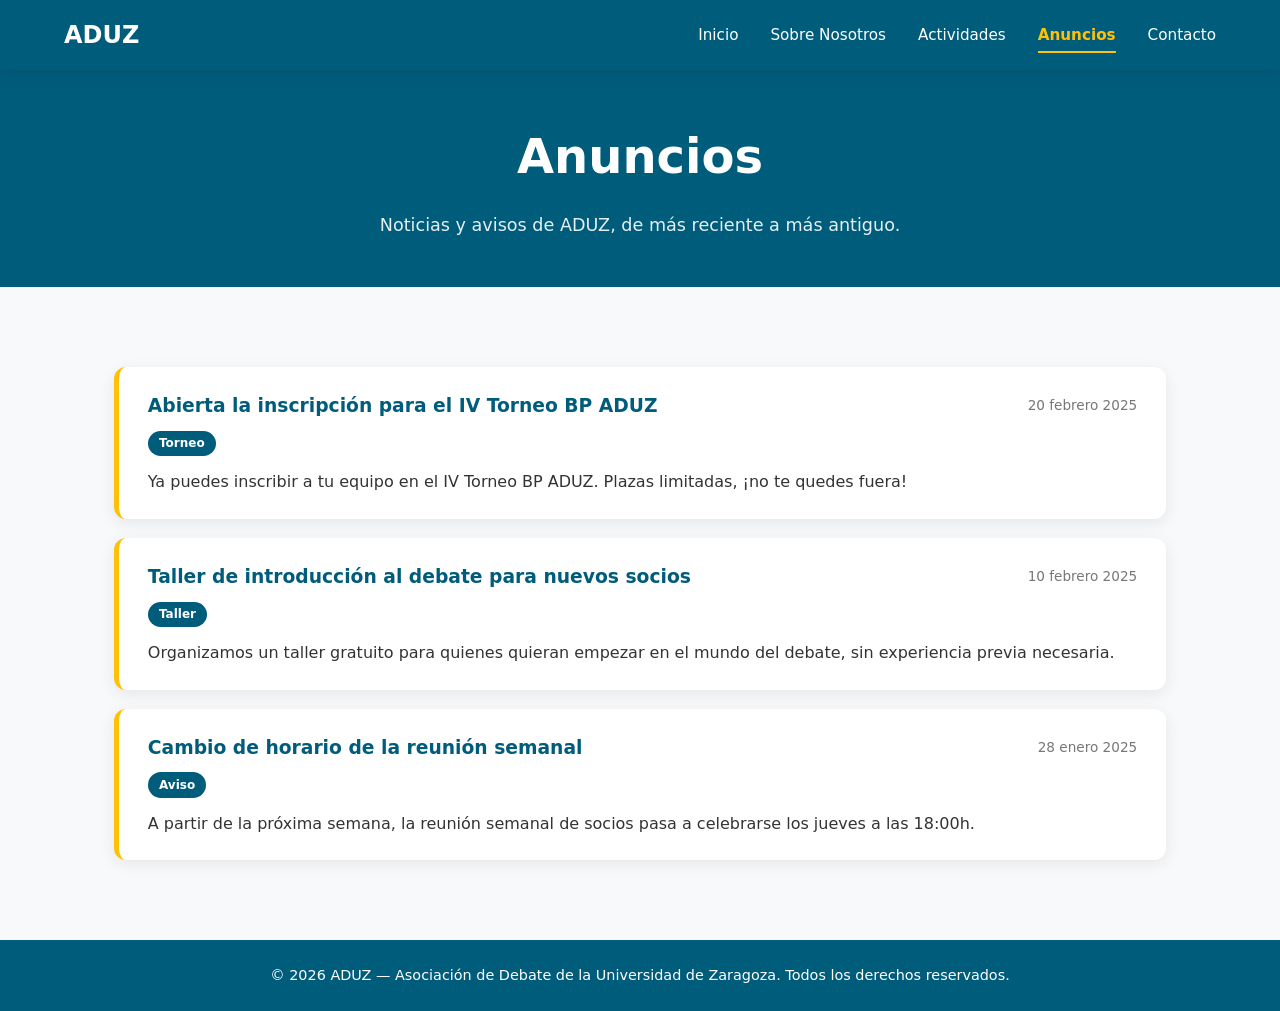
==== anuncios.html @ 276c1e9b "Add files via upload" ====
<!DOCTYPE html>
<html lang="es">
<head>
  <meta charset="UTF-8">
  <meta name="viewport" content="width=device-width, initial-scale=1.0">
  <title>ADUZ — Anuncios</title>
  <link rel="stylesheet" href="styles.css">
</head>
<body>

  <header class="site-header">
    <div class="header-inner">
      <a href="index.html" class="logo">ADUZ</a>
      <button class="menu-toggle" id="menuToggle" aria-label="Abrir menú" aria-expanded="false">
        <span></span><span></span><span></span>
      </button>
      <nav class="main-nav" id="mainNav">
        <ul>
          <li><a href="index.html" class="nav-link">Inicio</a></li>
          <li><a href="sobre-nosotros.html" class="nav-link">Sobre Nosotros</a></li>
          <li><a href="actividades.html" class="nav-link">Actividades</a></li>
          <li><a href="anuncios.html" class="nav-link">Anuncios</a></li>
          <li><a href="contacto.html" class="nav-link">Contacto</a></li>
        </ul>
      </nav>
    </div>
  </header>

  <section class="hero hero-small">
    <h1>Anuncios</h1>
    <p class="hero-subtitle">Noticias y avisos de ADUZ, de más reciente a más antiguo.</p>
  </section>

  <section class="section">
    <div class="anuncios-list">

      <!-- ============================================================
           CADA ANUNCIO ES UN BLOQUE .anuncio-card.
           Para añadir uno nuevo: copia todo el bloque y pégalo AQUÍ ARRIBA
           (justo después de <div class="anuncios-list">), para que quede
           el primero de la lista, ya que van ordenados del más reciente
           al más antiguo. Solo tienes que cambiar el título, la fecha,
           la etiqueta y la descripción.
           ============================================================ -->

      <div class="anuncio-card">
        <div class="anuncio-header">
          <h3>Abierta la inscripción para el IV Torneo BP ADUZ</h3>
          <span class="anuncio-fecha">20 febrero 2025</span>
        </div>
        <span class="anuncio-tag">Torneo</span>
        <p style="margin-top:0.8rem;">Ya puedes inscribir a tu equipo en el IV Torneo BP ADUZ. Plazas limitadas, ¡no te quedes fuera!</p>
      </div>

      <div class="anuncio-card">
        <div class="anuncio-header">
          <h3>Taller de introducción al debate para nuevos socios</h3>
          <span class="anuncio-fecha">10 febrero 2025</span>
        </div>
        <span class="anuncio-tag">Taller</span>
        <p style="margin-top:0.8rem;">Organizamos un taller gratuito para quienes quieran empezar en el mundo del debate, sin experiencia previa necesaria.</p>
      </div>

      <div class="anuncio-card">
        <div class="anuncio-header">
          <h3>Cambio de horario de la reunión semanal</h3>
          <span class="anuncio-fecha">28 enero 2025</span>
        </div>
        <span class="anuncio-tag">Aviso</span>
        <p style="margin-top:0.8rem;">A partir de la próxima semana, la reunión semanal de socios pasa a celebrarse los jueves a las 18:00h.</p>
      </div>

    </div>
  </section>

  <footer class="site-footer">
    <p>&copy; <span id="year"></span> ADUZ — Asociación de Debate de la Universidad de Zaragoza. Todos los derechos reservados.</p>
  </footer>

  <script>document.getElementById('year').textContent = new Date().getFullYear();</script>
  <script src="script.js"></script>
</body>
</html>
---- styles.css ----
/* =========================================================
   VARIABLES GLOBALES
   ========================================================= */
:root {
  --color-principal: #005c7b;   /* azul oscuro */
  --color-acento: #ffc107;      /* dorado */
  --color-fondo: #f8f9fa;
  --color-texto: #333333;
  --color-blanco: #ffffff;

  /* Poppins no está disponible sin Google Fonts/CDN. Usamos una pila de
     fuentes del sistema con un aspecto geométrico parecido.
     Si más adelante quieres la fuente Poppins real:
       1. Descarga los archivos .woff2 de Poppins (pesos 400, 600, 700).
       2. Colócalos en una carpeta /fuentes dentro del proyecto.
       3. Añade aquí arriba:
            @font-face {
              font-family: 'Poppins';
              src: url('fuentes/Poppins-Regular.woff2') format('woff2');
              font-weight: 400;
            }
       4. Cambia --fuente-titulos a: 'Poppins', system-ui, Arial, sans-serif; */
  --fuente-titulos: 'Segoe UI', system-ui, Arial, sans-serif;
  --fuente-cuerpo: system-ui, -apple-system, Arial, sans-serif;

  --radio-borde: 12px;
  --sombra-suave: 0 4px 16px rgba(0, 0, 0, 0.08);
  --header-height: 70px;
}

/* =========================================================
   RESET BÁSICO
   ========================================================= */
* { margin: 0; padding: 0; box-sizing: border-box; }

html {
  scroll-behavior: smooth;
  scroll-padding-top: var(--header-height);
}

body {
  font-family: var(--fuente-cuerpo);
  color: var(--color-texto);
  background-color: var(--color-fondo);
  line-height: 1.6;
}

h1, h2, h3 {
  font-family: var(--fuente-titulos);
  font-weight: 700;
  color: var(--color-principal);
}

a { text-decoration: none; color: inherit; }
img { max-width: 100%; display: block; }
ul { list-style: none; }

a:focus-visible, button:focus-visible, input:focus-visible,
select:focus-visible, textarea:focus-visible {
  outline: 3px solid var(--color-acento);
  outline-offset: 2px;
}

/* =========================================================
   UTILIDADES DE SECCIÓN (compartidas por todas las páginas)
   ========================================================= */
.section {
  padding: 5rem 1.5rem;
  max-width: 1100px;
  margin: 0 auto;
}

.section-title {
  text-align: center;
  font-size: 2rem;
  margin-bottom: 2.5rem;
}

.section-text {
  max-width: 700px;
  margin: 0 auto 2rem auto;
  text-align: center;
}

.btn {
  display: inline-block;
  padding: 0.9rem 2rem;
  border-radius: var(--radio-borde);
  font-weight: bold;
  border: none;
  cursor: pointer;
  transition: transform 0.15s ease, box-shadow 0.15s ease;
}

.btn-primary {
  background-color: var(--color-acento);
  color: var(--color-principal);
}

.btn-primary:hover {
  transform: translateY(-2px);
  box-shadow: var(--sombra-suave);
}

/* =========================================================
   HEADER STICKY + NAVEGACIÓN (igual en las 5 páginas)
   ========================================================= */
.site-header {
  position: sticky;
  top: 0;
  z-index: 100;
  height: var(--header-height);
  background-color: var(--color-principal);
  box-shadow: var(--sombra-suave);
}

.header-inner {
  max-width: 1200px;
  height: 100%;
  margin: 0 auto;
  padding: 0 1.5rem;
  display: flex;
  align-items: center;
  justify-content: space-between;
}

.logo {
  font-family: var(--fuente-titulos);
  font-size: 1.5rem;
  font-weight: bold;
  color: var(--color-blanco);
}

.main-nav ul {
  display: flex;
  gap: 2rem;
}

.nav-link {
  color: var(--color-blanco);
  font-size: 0.95rem;
  padding: 0.4rem 0;
  border-bottom: 2px solid transparent;
  transition: border-color 0.2s ease, color 0.2s ease;
}

.nav-link:hover {
  color: var(--color-acento);
  border-color: var(--color-acento);
}

/* Página actual: añadida por script.js comparando la URL */
.nav-link.active {
  color: var(--color-acento);
  border-color: var(--color-acento);
  font-weight: bold;
}

.menu-toggle {
  display: none;
  flex-direction: column;
  justify-content: space-between;
  width: 28px;
  height: 20px;
  background: none;
  border: none;
  cursor: pointer;
}

.menu-toggle span {
  display: block;
  height: 3px;
  width: 100%;
  background-color: var(--color-blanco);
  border-radius: 2px;
  transition: transform 0.25s ease, opacity 0.25s ease;
}

.menu-toggle.open span:nth-child(1) { transform: translateY(8.5px) rotate(45deg); }
.menu-toggle.open span:nth-child(2) { opacity: 0; }
.menu-toggle.open span:nth-child(3) { transform: translateY(-8.5px) rotate(-45deg); }

/* =========================================================
   HERO (portada de cada página)
   ========================================================= */
.hero {
  padding: 4rem 1.5rem;
  text-align: center;
  background-color: var(--color-principal);
  color: var(--color-blanco);
}

.hero h1 {
  color: var(--color-blanco);
  font-size: clamp(2rem, 5vw, 3rem);
  margin-bottom: 1rem;
}

.hero-subtitle {
  font-size: 1.1rem;
  max-width: 600px;
  margin: 0 auto;
  opacity: 0.9;
}

.hero.hero-small { padding: 3rem 1.5rem; }

/* =========================================================
   CARRUSEL GENÉRICO (imágenes de actividades)
   ========================================================= */
.carousel-section { max-width: 1100px; }

.carousel {
  position: relative;
  overflow: hidden;
  border-radius: var(--radio-borde);
}

.carousel-track {
  display: flex;
  transition: transform 0.5s ease-in-out;
}

.carousel-slide {
  position: relative;
  min-width: 100%;
  aspect-ratio: 8 / 5;
  overflow: hidden;
}

.carousel-slide img {
  width: 100%;
  height: 100%;
  object-fit: cover;
}

.slide-overlay {
  position: absolute;
  inset: 0;
  background: linear-gradient(to top, rgba(0, 92, 123, 0.9), rgba(0, 92, 123, 0.1) 60%);
  color: var(--color-blanco);
  display: flex;
  flex-direction: column;
  justify-content: flex-end;
  padding: 1.5rem;
  opacity: 0;
  transition: opacity 0.3s ease;
}

.carousel-slide:hover .slide-overlay { opacity: 1; }

.slide-overlay h3 { color: var(--color-blanco); font-size: 1.2rem; margin-bottom: 0.3rem; }
.slide-date, .slide-assoc { font-size: 0.9rem; opacity: 0.9; }

.carousel-arrow {
  position: absolute;
  top: 50%;
  transform: translateY(-50%);
  background-color: rgba(0, 92, 123, 0.75);
  color: var(--color-blanco);
  border: none;
  width: 40px;
  height: 40px;
  border-radius: 50%;
  font-size: 1.1rem;
  cursor: pointer;
  z-index: 5;
  transition: background-color 0.2s ease;
}

.carousel-arrow:hover { background-color: var(--color-acento); color: var(--color-principal); }
.carousel-arrow.prev { left: 12px; }
.carousel-arrow.next { right: 12px; }

.carousel-dots {
  display: flex;
  justify-content: center;
  gap: 0.5rem;
  margin-top: 1rem;
}

.dot {
  width: 10px;
  height: 10px;
  border-radius: 50%;
  border: none;
  background-color: #d0d0d0;
  cursor: pointer;
  transition: background-color 0.2s ease;
}

.dot.active { background-color: var(--color-acento); }

/* =========================================================
   CARRUSEL DE VÍDEOS VERTICALES (reels)
   ========================================================= */
.videos-section { max-width: 1100px; }

.videos-track { gap: 1rem; }

.video-card {
  position: relative;
  min-width: calc(33.333% - 0.7rem);
  aspect-ratio: 9 / 16;
  border-radius: var(--radio-borde);
  overflow: hidden;
  box-shadow: var(--sombra-suave);
  flex-shrink: 0;
  background-color: #000;
  cursor: pointer;
}

.reel-video {
  width: 100%;
  height: 100%;
  object-fit: cover;
  pointer-events: none; /* los controles nativos del navegador no interfieren con el clic */
}

.video-icon {
  position: absolute;
  top: 10px;
  right: 10px;
  font-size: 1.3rem;
  background-color: rgba(255, 255, 255, 0.85);
  border-radius: 50%;
  width: 34px;
  height: 34px;
  display: flex;
  align-items: center;
  justify-content: center;
}

/* Control de volumen visible sobre cada vídeo */
.video-controls {
  position: absolute;
  left: 10px;
  right: 10px;
  bottom: 10px;
  display: flex;
  align-items: center;
  gap: 0.5rem;
  background-color: rgba(0, 0, 0, 0.45);
  padding: 0.4rem 0.6rem;
  border-radius: 8px;
  cursor: default; /* evita que el cursor "pointer" de la tarjeta confunda aquí */
}

.volume-icon { color: var(--color-blanco); font-size: 0.95rem; }

.volume-slider {
  flex: 1;
  accent-color: var(--color-acento);
  cursor: pointer;
}

/* =========================================================
   TESTIMONIOS / TARJETAS (actividades, valores, junta...)
   ========================================================= */
.testimonials-grid, .cards-grid {
  display: grid;
  grid-template-columns: repeat(auto-fit, minmax(240px, 1fr));
  gap: 1.5rem;
}

.testimonial-card, .card {
  background-color: var(--color-blanco);
  border-radius: var(--radio-borde);
  box-shadow: var(--sombra-suave);
  padding: 2rem 1.5rem;
  text-align: center;
}

.testimonial-photo {
  width: 90px;
  height: 90px;
  border-radius: 50%;
  object-fit: cover;
  margin: 0 auto 1rem auto;
}

.testimonial-role {
  color: var(--color-acento-oscuro, #a87900);
  font-size: 0.9rem;
  font-weight: bold;
  margin-bottom: 0.8rem;
}

.testimonial-quote { font-style: italic; }
.card h3 { margin-bottom: 0.6rem; font-size: 1.15rem; }

/* Tarjetas de actividades con metadatos (fecha / asociaciones) */
.activity-card { text-align: left; }
.activity-meta {
  display: flex;
  flex-wrap: wrap;
  gap: 0.5rem 1rem;
  font-size: 0.85rem;
  color: var(--color-principal);
  font-weight: bold;
  margin: 0.5rem 0 0.8rem 0;
}

/* =========================================================
   ANUNCIOS (anuncios.html)
   ========================================================= */
.anuncios-list {
  display: flex;
  flex-direction: column;
  gap: 1.2rem;
}

.anuncio-card {
  background-color: var(--color-blanco);
  border-radius: var(--radio-borde);
  box-shadow: var(--sombra-suave);
  padding: 1.5rem 1.8rem;
  border-left: 5px solid var(--color-acento);
}

.anuncio-header {
  display: flex;
  flex-wrap: wrap;
  justify-content: space-between;
  align-items: center;
  gap: 0.5rem;
  margin-bottom: 0.5rem;
}

.anuncio-fecha { font-size: 0.85rem; color: #777; }

.anuncio-tag {
  display: inline-block;
  background-color: var(--color-principal);
  color: var(--color-blanco);
  font-size: 0.75rem;
  font-weight: bold;
  padding: 0.2rem 0.7rem;
  border-radius: 999px;
}

/* =========================================================
   FORMULARIO DE CONTACTO
   ========================================================= */
.contact-form {
  max-width: 600px;
  margin: 0 auto;
  background-color: var(--color-blanco);
  padding: 2rem;
  border-radius: var(--radio-borde);
  box-shadow: var(--sombra-suave);
}

.form-group {
  margin-bottom: 1.2rem;
  display: flex;
  flex-direction: column;
  text-align: left;
}

.form-group label { margin-bottom: 0.4rem; font-weight: bold; font-size: 0.95rem; }

.form-group input, .form-group select, .form-group textarea {
  padding: 0.7rem;
  border: 1px solid #ccc;
  border-radius: 8px;
  font-family: var(--fuente-cuerpo);
  font-size: 1rem;
}

.form-group input:focus, .form-group select:focus, .form-group textarea:focus {
  border-color: var(--color-acento);
}

.contact-form .btn { width: 100%; }

.form-confirmation {
  margin-top: 1rem;
  padding: 1rem;
  background-color: #eaf7ea;
  color: #256029;
  border-radius: 8px;
  text-align: center;
}

/* Bloque de datos de contacto (contacto.html) */
.contact-info {
  display: flex;
  flex-direction: column;
  gap: 0.6rem;
  text-align: center;
  margin-bottom: 2.5rem;
  font-size: 1.05rem;
}

.contact-info a { color: var(--color-principal); font-weight: bold; }

/* =========================================================
   FOOTER
   ========================================================= */
.site-footer {
  background-color: var(--color-principal);
  color: var(--color-blanco);
  text-align: center;
  padding: 1.5rem;
  font-size: 0.9rem;
}

/* =========================================================
   RESPONSIVE
   ========================================================= */
@media (max-width: 768px) {
  .menu-toggle { display: flex; }

  .main-nav {
    position: absolute;
    top: var(--header-height);
    left: 0;
    right: 0;
    background-color: var(--color-principal);
    max-height: 0;
    overflow: hidden;
    transition: max-height 0.3s ease;
  }

  .main-nav.open { max-height: 400px; }

  .main-nav ul {
    flex-direction: column;
    padding: 1rem 1.5rem;
    gap: 1rem;
  }

  .slide-overlay {
    opacity: 1;
    background: linear-gradient(to top, rgba(0, 92, 123, 0.92), rgba(0, 92, 123, 0.35) 70%);
  }

  .video-card { min-width: 65%; }

  .section { padding: 3.5rem 1.2rem; }
  .section-title { font-size: 1.6rem; }
}

@media (max-width: 480px) {
  .video-card { min-width: 80%; }
  .carousel-arrow { width: 34px; height: 34px; font-size: 0.95rem; }
  .anuncio-header { flex-direction: column; align-items: flex-start; }
}
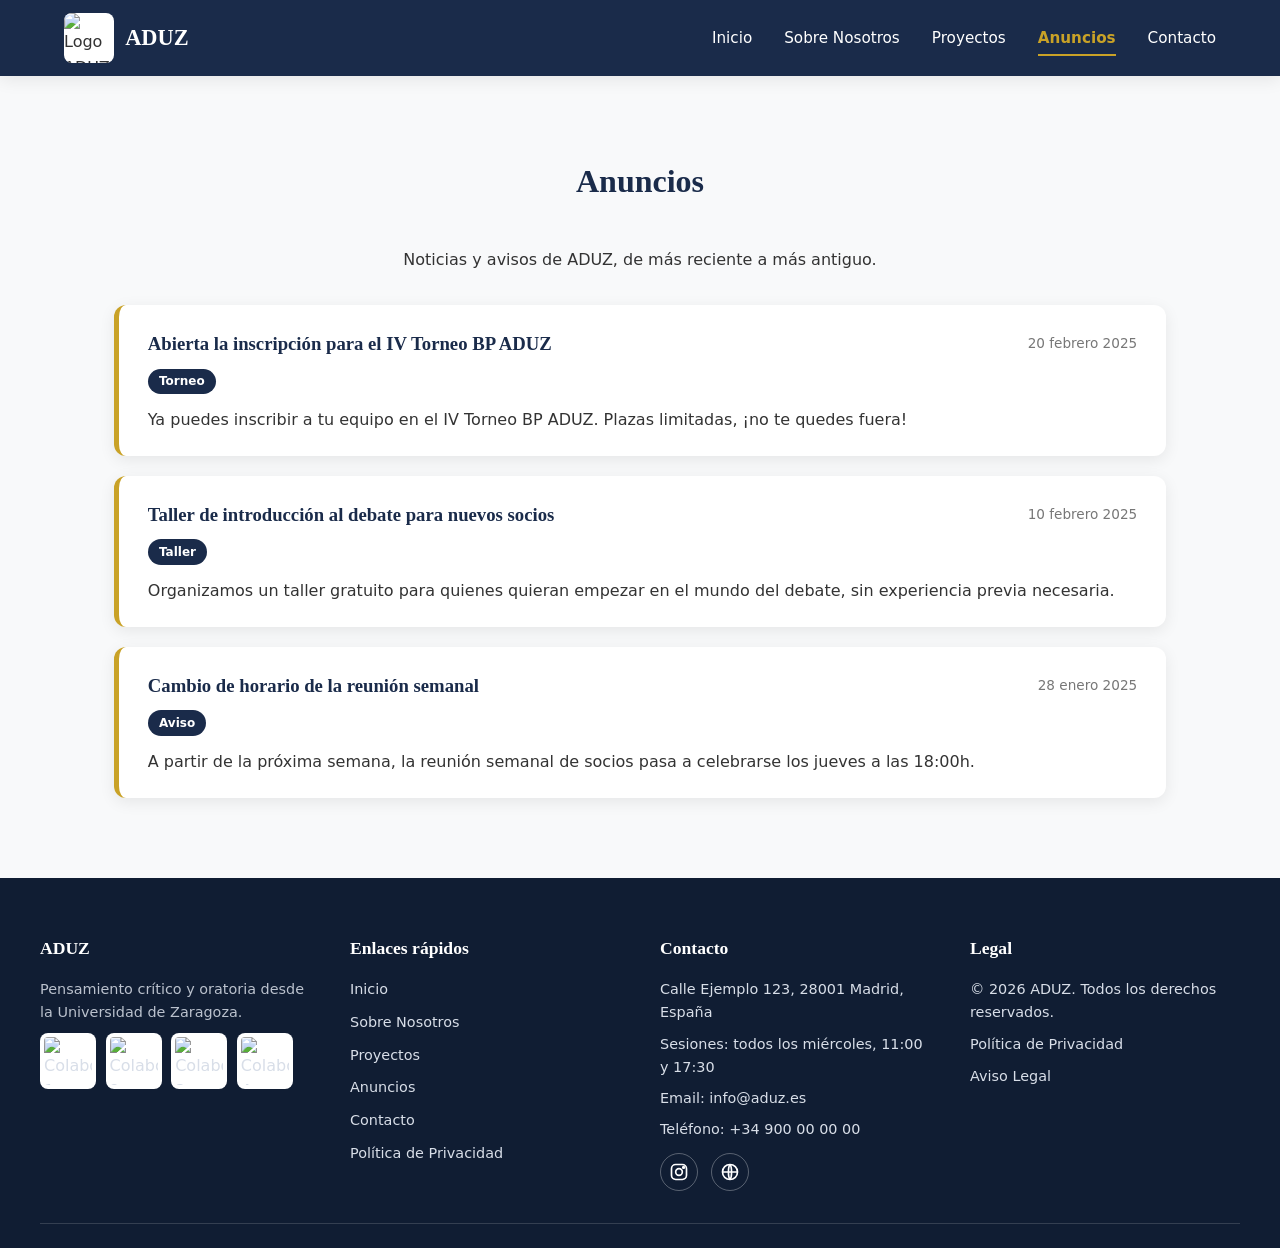
==== commit 43ce6bbb: "Add files via upload" ====
--- a/anuncios.html
+++ b/anuncios.html
@@ -8,9 +8,12 @@
 </head>
 <body>
 
-  <header class="site-header">
+<header class="site-header">
     <div class="header-inner">
-      <a href="index.html" class="logo">ADUZ</a>
+      <a href="index.html" class="logo-link">
+        <img src="https://via.placeholder.com/50x50?text=Logo" alt="Logo ADUZ" class="logo-img" width="50" height="50">
+        <span class="logo-text">ADUZ</span>
+      </a>
       <button class="menu-toggle" id="menuToggle" aria-label="Abrir menú" aria-expanded="false">
         <span></span><span></span><span></span>
       </button>
@@ -18,7 +21,7 @@
         <ul>
           <li><a href="index.html" class="nav-link">Inicio</a></li>
           <li><a href="sobre-nosotros.html" class="nav-link">Sobre Nosotros</a></li>
-          <li><a href="actividades.html" class="nav-link">Actividades</a></li>
+          <li><a href="proyectos.html" class="nav-link">Proyectos</a></li>
           <li><a href="anuncios.html" class="nav-link">Anuncios</a></li>
           <li><a href="contacto.html" class="nav-link">Contacto</a></li>
         </ul>
@@ -26,22 +29,15 @@
     </div>
   </header>
 
-  <section class="hero hero-small">
-    <h1>Anuncios</h1>
-    <p class="hero-subtitle">Noticias y avisos de ADUZ, de más reciente a más antiguo.</p>
-  </section>
+  <section class="section">
+    <h1 class="section-title">Anuncios</h1>
+    <p class="section-text">Noticias y avisos de ADUZ, de más reciente a más antiguo.</p>
 
-  <section class="section">
     <div class="anuncios-list">
 
-      <!-- ============================================================
-           CADA ANUNCIO ES UN BLOQUE .anuncio-card.
-           Para añadir uno nuevo: copia todo el bloque y pégalo AQUÍ ARRIBA
-           (justo después de <div class="anuncios-list">), para que quede
-           el primero de la lista, ya que van ordenados del más reciente
-           al más antiguo. Solo tienes que cambiar el título, la fecha,
-           la etiqueta y la descripción.
-           ============================================================ -->
+      <!-- Para añadir un anuncio nuevo: copia un bloque .anuncio-card completo
+           y pégalo AQUÍ ARRIBA (justo debajo de <div class="anuncios-list">),
+           para que quede el primero de la lista. -->
 
       <div class="anuncio-card">
         <div class="anuncio-header">
@@ -73,11 +69,59 @@
     </div>
   </section>
 
-  <footer class="site-footer">
-    <p>&copy; <span id="year"></span> ADUZ — Asociación de Debate de la Universidad de Zaragoza. Todos los derechos reservados.</p>
+<footer class="site-footer">
+    <div class="footer-inner">
+      <div class="footer-col">
+        <h3 class="footer-heading">ADUZ</h3>
+        <p class="footer-tagline">Pensamiento crítico y oratoria desde la Universidad de Zaragoza.</p>
+        <div class="footer-sponsors">
+          <img src="https://via.placeholder.com/100x100?text=Logo+1" alt="Colaborador 1">
+          <img src="https://via.placeholder.com/100x100?text=Logo+2" alt="Colaborador 2">
+          <img src="https://via.placeholder.com/100x100?text=Logo+3" alt="Colaborador 3">
+          <img src="https://via.placeholder.com/100x100?text=Logo+4" alt="Colaborador 4">
+        </div>
+      </div>
+      <div class="footer-col">
+        <h3 class="footer-heading">Enlaces rápidos</h3>
+        <ul class="footer-links">
+          <li><a href="index.html">Inicio</a></li>
+          <li><a href="sobre-nosotros.html">Sobre Nosotros</a></li>
+          <li><a href="proyectos.html">Proyectos</a></li>
+          <li><a href="anuncios.html">Anuncios</a></li>
+          <li><a href="contacto.html">Contacto</a></li>
+          <li><a href="politica-privacidad.html">Política de Privacidad</a></li>
+        </ul>
+      </div>
+      <div class="footer-col">
+        <h3 class="footer-heading">Contacto</h3>
+        <p>Calle Ejemplo 123, 28001 Madrid, España</p>
+        <p>Sesiones: todos los miércoles, 11:00 y 17:30</p>
+        <p>Email: <a href="mailto:info@aduz.es">info@aduz.es</a></p>
+        <p>Teléfono: <a href="tel:+34900000000">+34 900 00 00 00</a></p>
+        <div class="footer-social">
+          <a href="https://instagram.com/debatesuz" target="_blank" rel="noopener noreferrer" aria-label="Instagram" class="social-icon">
+            <svg viewBox="0 0 24 24" width="20" height="20" fill="none" stroke="currentColor" stroke-width="2">
+              <rect x="3" y="3" width="18" height="18" rx="5"/><circle cx="12" cy="12" r="4"/><circle cx="17.5" cy="6.5" r="1"/>
+            </svg>
+          </a>
+          <a href="https://aduz.es" target="_blank" rel="noopener noreferrer" aria-label="Sitio web" class="social-icon">
+            <svg viewBox="0 0 24 24" width="20" height="20" fill="none" stroke="currentColor" stroke-width="2">
+              <circle cx="12" cy="12" r="9"/><path d="M3 12h18M12 3c2.5 2.7 2.5 15.3 0 18M12 3c-2.5 2.7-2.5 15.3 0 18"/>
+            </svg>
+          </a>
+        </div>
+      </div>
+      <div class="footer-col">
+        <h3 class="footer-heading">Legal</h3>
+        <p>&copy; <span id="year"></span> ADUZ. Todos los derechos reservados.</p>
+        <ul class="footer-links">
+          <li><a href="politica-privacidad.html">Política de Privacidad</a></li>
+          <li><a href="politica-privacidad.html">Aviso Legal</a></li>
+        </ul>
+      </div>
+    </div>
   </footer>
 
-  <script>document.getElementById('year').textContent = new Date().getFullYear();</script>
   <script src="script.js"></script>
 </body>
 </html>
--- a/styles.css
+++ b/styles.css
@@ -2,30 +2,19 @@
    VARIABLES GLOBALES
    ========================================================= */
 :root {
-  --color-principal: #005c7b;   /* azul oscuro */
-  --color-acento: #ffc107;      /* dorado */
+  --color-principal: #1a2b4a;   /* azul oscuro */
+  --color-principal-oscuro: #101d33; /* para el footer, un tono aún más oscuro */
+  --color-acento: #c9a227;      /* dorado */
   --color-fondo: #f8f9fa;
   --color-texto: #333333;
   --color-blanco: #ffffff;
 
-  /* Poppins no está disponible sin Google Fonts/CDN. Usamos una pila de
-     fuentes del sistema con un aspecto geométrico parecido.
-     Si más adelante quieres la fuente Poppins real:
-       1. Descarga los archivos .woff2 de Poppins (pesos 400, 600, 700).
-       2. Colócalos en una carpeta /fuentes dentro del proyecto.
-       3. Añade aquí arriba:
-            @font-face {
-              font-family: 'Poppins';
-              src: url('fuentes/Poppins-Regular.woff2') format('woff2');
-              font-weight: 400;
-            }
-       4. Cambia --fuente-titulos a: 'Poppins', system-ui, Arial, sans-serif; */
-  --fuente-titulos: 'Segoe UI', system-ui, Arial, sans-serif;
+  --fuente-titulos: Georgia, 'Times New Roman', serif;
   --fuente-cuerpo: system-ui, -apple-system, Arial, sans-serif;
 
   --radio-borde: 12px;
   --sombra-suave: 0 4px 16px rgba(0, 0, 0, 0.08);
-  --header-height: 70px;
+  --header-height: 76px;
 }
 
 /* =========================================================
@@ -33,10 +22,7 @@
    ========================================================= */
 * { margin: 0; padding: 0; box-sizing: border-box; }
 
-html {
-  scroll-behavior: smooth;
-  scroll-padding-top: var(--header-height);
-}
+html { scroll-behavior: smooth; scroll-padding-top: var(--header-height); }
 
 body {
   font-family: var(--fuente-cuerpo);
@@ -45,12 +31,7 @@
   line-height: 1.6;
 }
 
-h1, h2, h3 {
-  font-family: var(--fuente-titulos);
-  font-weight: 700;
-  color: var(--color-principal);
-}
-
+h1, h2, h3 { font-family: var(--fuente-titulos); color: var(--color-principal); }
 a { text-decoration: none; color: inherit; }
 img { max-width: 100%; display: block; }
 ul { list-style: none; }
@@ -62,25 +43,11 @@
 }
 
 /* =========================================================
-   UTILIDADES DE SECCIÓN (compartidas por todas las páginas)
-   ========================================================= */
-.section {
-  padding: 5rem 1.5rem;
-  max-width: 1100px;
-  margin: 0 auto;
-}
-
-.section-title {
-  text-align: center;
-  font-size: 2rem;
-  margin-bottom: 2.5rem;
-}
-
-.section-text {
-  max-width: 700px;
-  margin: 0 auto 2rem auto;
-  text-align: center;
-}
+   UTILIDADES DE SECCIÓN
+   ========================================================= */
+.section { padding: 5rem 1.5rem; max-width: 1100px; margin: 0 auto; }
+.section-title { text-align: center; font-size: 2rem; margin-bottom: 2.5rem; }
+.section-text { max-width: 700px; margin: 0 auto 2rem auto; text-align: center; }
 
 .btn {
   display: inline-block;
@@ -92,49 +59,62 @@
   transition: transform 0.15s ease, box-shadow 0.15s ease;
 }
 
-.btn-primary {
-  background-color: var(--color-acento);
+.btn-primary { background-color: var(--color-acento); color: var(--color-principal); }
+.btn-primary:hover { transform: translateY(-2px); box-shadow: var(--sombra-suave); }
+
+.btn-outline {
+  background-color: transparent;
   color: var(--color-principal);
-}
-
-.btn-primary:hover {
-  transform: translateY(-2px);
-  box-shadow: var(--sombra-suave);
-}
-
-/* =========================================================
-   HEADER STICKY + NAVEGACIÓN (igual en las 5 páginas)
+  border: 2px solid var(--color-principal);
+}
+.btn-outline:hover { background-color: var(--color-principal); color: var(--color-blanco); }
+
+/* =========================================================
+   HEADER STICKY + LOGO + NAVEGACIÓN
    ========================================================= */
 .site-header {
   position: sticky;
   top: 0;
   z-index: 100;
-  height: var(--header-height);
+  min-height: var(--header-height);
   background-color: var(--color-principal);
   box-shadow: var(--sombra-suave);
 }
 
 .header-inner {
   max-width: 1200px;
-  height: 100%;
+  min-height: var(--header-height);
   margin: 0 auto;
-  padding: 0 1.5rem;
+  padding: 0.5rem 1.5rem;
   display: flex;
   align-items: center;
   justify-content: space-between;
 }
 
-.logo {
+.logo-link {
+  display: flex;
+  align-items: center;
+  gap: 0.7rem;
+}
+
+/* El logo mantiene siempre 50x50px reales, sin deformarse (object-fit: contain) */
+.logo-img {
+  width: 50px;
+  height: 50px;
+  object-fit: contain;
+  border-radius: 8px;
+  background-color: var(--color-blanco);
+  flex-shrink: 0;
+}
+
+.logo-text {
   font-family: var(--fuente-titulos);
-  font-size: 1.5rem;
+  font-size: 1.4rem;
   font-weight: bold;
   color: var(--color-blanco);
 }
 
-.main-nav ul {
-  display: flex;
-  gap: 2rem;
-}
+.main-nav ul { display: flex; gap: 2rem; }
 
 .nav-link {
   color: var(--color-blanco);
@@ -144,12 +124,8 @@
   transition: border-color 0.2s ease, color 0.2s ease;
 }
 
-.nav-link:hover {
-  color: var(--color-acento);
-  border-color: var(--color-acento);
-}
-
-/* Página actual: añadida por script.js comparando la URL */
+.nav-link:hover { color: var(--color-acento); border-color: var(--color-acento); }
+
 .nav-link.active {
   color: var(--color-acento);
   border-color: var(--color-acento);
@@ -165,6 +141,7 @@
   background: none;
   border: none;
   cursor: pointer;
+  flex-shrink: 0;
 }
 
 .menu-toggle span {
@@ -181,63 +158,93 @@
 .menu-toggle.open span:nth-child(3) { transform: translateY(-8.5px) rotate(-45deg); }
 
 /* =========================================================
-   HERO (portada de cada página)
-   ========================================================= */
-.hero {
-  padding: 4rem 1.5rem;
+   BARRA DE ESTADÍSTICAS DE CARRERAS (solo en index.html)
+   ========================================================= */
+.stats-section {
+  background-color: var(--color-blanco);
+  padding: 3rem 1.5rem;
+  border-bottom: 1px solid #e5e5e5;
+}
+
+.stats-inner { max-width: 900px; margin: 0 auto; }
+
+.stats-title {
   text-align: center;
-  background-color: var(--color-principal);
-  color: var(--color-blanco);
-}
-
-.hero h1 {
-  color: var(--color-blanco);
-  font-size: clamp(2rem, 5vw, 3rem);
+  font-size: 1.6rem;
+  margin-bottom: 2rem;
+}
+
+.stat-row {
+  display: flex;
+  align-items: center;
+  gap: 1rem;
   margin-bottom: 1rem;
 }
 
-.hero-subtitle {
-  font-size: 1.1rem;
-  max-width: 600px;
-  margin: 0 auto;
-  opacity: 0.9;
-}
-
-.hero.hero-small { padding: 3rem 1.5rem; }
-
-/* =========================================================
-   CARRUSEL GENÉRICO (imágenes de actividades)
+.stat-label {
+  width: 190px;
+  flex-shrink: 0;
+  font-weight: bold;
+  font-size: 0.95rem;
+}
+
+.stat-track {
+  flex: 1;
+  height: 16px;
+  background-color: #ececec;
+  border-radius: 999px;
+  overflow: hidden;
+}
+
+.stat-fill {
+  height: 100%;
+  background-color: var(--color-acento);
+  border-radius: 999px;
+  /* el ancho real se define en línea en cada barra, ej: style="width:70%" */
+}
+
+.stat-fill.stat-fill-secondary { background-color: var(--color-principal); }
+
+.stat-percent {
+  width: 48px;
+  flex-shrink: 0;
+  text-align: right;
+  font-weight: bold;
+  color: var(--color-principal);
+}
+
+/* Desglose de "otras carreras", dentro de un <details> nativo (sin JS) */
+.stats-detail { margin-top: 0.5rem; }
+
+.stats-detail summary {
+  cursor: pointer;
+  font-weight: bold;
+  color: var(--color-principal);
+  padding: 0.6rem 0;
+}
+
+.stats-subrows { margin-top: 0.8rem; padding-left: 1rem; }
+
+.stats-subrows .stat-row { margin-bottom: 0.7rem; }
+.stats-subrows .stat-label { width: 190px; font-weight: normal; font-size: 0.88rem; }
+.stats-subrows .stat-track { height: 10px; }
+.stats-subrows .stat-percent { font-size: 0.85rem; }
+
+/* =========================================================
+   CARRUSEL DE IMÁGENES DE PROYECTOS
    ========================================================= */
 .carousel-section { max-width: 1100px; }
 
-.carousel {
-  position: relative;
-  overflow: hidden;
-  border-radius: var(--radio-borde);
-}
-
-.carousel-track {
-  display: flex;
-  transition: transform 0.5s ease-in-out;
-}
-
-.carousel-slide {
-  position: relative;
-  min-width: 100%;
-  aspect-ratio: 8 / 5;
-  overflow: hidden;
-}
-
-.carousel-slide img {
-  width: 100%;
-  height: 100%;
-  object-fit: cover;
-}
+.carousel { position: relative; overflow: hidden; border-radius: var(--radio-borde); }
+.carousel-track { display: flex; transition: transform 0.5s ease-in-out; }
+
+.carousel-slide { position: relative; min-width: 100%; aspect-ratio: 8 / 5; overflow: hidden; }
+.carousel-slide img { width: 100%; height: 100%; object-fit: cover; }
 
 .slide-overlay {
   position: absolute;
   inset: 0;
-  background: linear-gradient(to top, rgba(0, 92, 123, 0.9), rgba(0, 92, 123, 0.1) 60%);
+  background: linear-gradient(to top, rgba(26, 43, 74, 0.9), rgba(26, 43, 74, 0.1) 60%);
   color: var(--color-blanco);
   display: flex;
   flex-direction: column;
@@ -248,7 +255,6 @@
 }
 
 .carousel-slide:hover .slide-overlay { opacity: 1; }
-
 .slide-overlay h3 { color: var(--color-blanco); font-size: 1.2rem; margin-bottom: 0.3rem; }
 .slide-date, .slide-assoc { font-size: 0.9rem; opacity: 0.9; }
 
@@ -256,7 +262,7 @@
   position: absolute;
   top: 50%;
   transform: translateY(-50%);
-  background-color: rgba(0, 92, 123, 0.75);
+  background-color: rgba(26, 43, 74, 0.75);
   color: var(--color-blanco);
   border: none;
   width: 40px;
@@ -272,90 +278,100 @@
 .carousel-arrow.prev { left: 12px; }
 .carousel-arrow.next { right: 12px; }
 
-.carousel-dots {
-  display: flex;
+.carousel-dots { display: flex; justify-content: center; gap: 0.5rem; margin-top: 1rem; }
+
+.dot {
+  width: 10px; height: 10px; border-radius: 50%; border: none;
+  background-color: #d0d0d0; cursor: pointer; transition: background-color 0.2s ease;
+}
+.dot.active { background-color: var(--color-acento); }
+
+/* =========================================================
+   CARRUSEL "COVERFLOW" DE VÍDEOS (vídeo central + laterales)
+   ========================================================= */
+.coverflow-section { max-width: 1100px; }
+
+.coverflow-track {
+  display: flex;
+  align-items: center;
   justify-content: center;
-  gap: 0.5rem;
-  margin-top: 1rem;
-}
-
-.dot {
-  width: 10px;
-  height: 10px;
-  border-radius: 50%;
-  border: none;
-  background-color: #d0d0d0;
-  cursor: pointer;
-  transition: background-color 0.2s ease;
-}
-
-.dot.active { background-color: var(--color-acento); }
-
-/* =========================================================
-   CARRUSEL DE VÍDEOS VERTICALES (reels)
-   ========================================================= */
-.videos-section { max-width: 1100px; }
-
-.videos-track { gap: 1rem; }
-
-.video-card {
+  gap: 0.8rem;
+  padding: 2rem 0;
+  min-height: 380px;
+}
+
+.coverflow-item {
   position: relative;
-  min-width: calc(33.333% - 0.7rem);
+  width: 140px;
   aspect-ratio: 9 / 16;
   border-radius: var(--radio-borde);
   overflow: hidden;
-  box-shadow: var(--sombra-suave);
-  flex-shrink: 0;
   background-color: #000;
   cursor: pointer;
-}
-
-.reel-video {
+  flex-shrink: 0;
+  transition: transform 0.4s ease, opacity 0.4s ease, filter 0.4s ease, width 0.4s ease;
+  opacity: 0.5;
+  filter: blur(1px);
+}
+
+.coverflow-item video {
   width: 100%;
   height: 100%;
   object-fit: cover;
-  pointer-events: none; /* los controles nativos del navegador no interfieren con el clic */
-}
-
-.video-icon {
+  pointer-events: none;
+}
+
+/* El vídeo central: más grande, nítido y sin difuminar */
+.coverflow-item.is-center {
+  width: 220px;
+  opacity: 1;
+  filter: none;
+  box-shadow: var(--sombra-suave);
+}
+
+.coverflow-icon {
   position: absolute;
-  top: 10px;
-  right: 10px;
-  font-size: 1.3rem;
+  top: 8px;
+  right: 8px;
+  font-size: 1.1rem;
   background-color: rgba(255, 255, 255, 0.85);
   border-radius: 50%;
-  width: 34px;
-  height: 34px;
+  width: 30px;
+  height: 30px;
   display: flex;
   align-items: center;
   justify-content: center;
 }
 
-/* Control de volumen visible sobre cada vídeo */
-.video-controls {
+/* Control de volumen: solo se muestra sobre el vídeo central */
+.coverflow-controls {
   position: absolute;
-  left: 10px;
-  right: 10px;
-  bottom: 10px;
-  display: flex;
+  left: 8px;
+  right: 8px;
+  bottom: 8px;
+  display: none;
   align-items: center;
   gap: 0.5rem;
   background-color: rgba(0, 0, 0, 0.45);
   padding: 0.4rem 0.6rem;
   border-radius: 8px;
-  cursor: default; /* evita que el cursor "pointer" de la tarjeta confunda aquí */
-}
-
-.volume-icon { color: var(--color-blanco); font-size: 0.95rem; }
-
-.volume-slider {
-  flex: 1;
-  accent-color: var(--color-acento);
-  cursor: pointer;
-}
-
-/* =========================================================
-   TESTIMONIOS / TARJETAS (actividades, valores, junta...)
+}
+
+.coverflow-item.is-center .coverflow-controls { display: flex; }
+
+.volume-icon { color: var(--color-blanco); font-size: 0.9rem; }
+.volume-slider { flex: 1; accent-color: var(--color-acento); cursor: pointer; }
+
+.coverflow-hint {
+  text-align: center;
+  font-size: 0.9rem;
+  color: #666;
+  margin-top: -1rem;
+  margin-bottom: 1rem;
+}
+
+/* =========================================================
+   TESTIMONIOS / TARJETAS
    ========================================================= */
 .testimonials-grid, .cards-grid {
   display: grid;
@@ -372,43 +388,60 @@
 }
 
 .testimonial-photo {
-  width: 90px;
-  height: 90px;
-  border-radius: 50%;
-  object-fit: cover;
-  margin: 0 auto 1rem auto;
-}
-
-.testimonial-role {
-  color: var(--color-acento-oscuro, #a87900);
-  font-size: 0.9rem;
-  font-weight: bold;
-  margin-bottom: 0.8rem;
-}
-
+  width: 90px; height: 90px; border-radius: 50%; object-fit: cover; margin: 0 auto 1rem auto;
+}
+
+.testimonial-role { color: #a87900; font-size: 0.9rem; font-weight: bold; margin-bottom: 0.8rem; }
 .testimonial-quote { font-style: italic; }
 .card h3 { margin-bottom: 0.6rem; font-size: 1.15rem; }
 
-/* Tarjetas de actividades con metadatos (fecha / asociaciones) */
-.activity-card { text-align: left; }
-.activity-meta {
+/* =========================================================
+   PROYECTOS (tarjetas con botón "Saber más")
+   ========================================================= */
+.project-card { text-align: left; display: flex; flex-direction: column; }
+
+.project-meta {
   display: flex;
   flex-wrap: wrap;
-  gap: 0.5rem 1rem;
+  gap: 0.4rem 1rem;
   font-size: 0.85rem;
   color: var(--color-principal);
   font-weight: bold;
   margin: 0.5rem 0 0.8rem 0;
 }
 
-/* =========================================================
-   ANUNCIOS (anuncios.html)
-   ========================================================= */
-.anuncios-list {
-  display: flex;
-  flex-direction: column;
-  gap: 1.2rem;
-}
+.project-card p { flex-grow: 1; margin-bottom: 1.2rem; }
+.project-card .btn { align-self: flex-start; }
+
+/* =========================================================
+   PÁGINA DE DETALLE DE PROYECTO
+   ========================================================= */
+.detail-hero-meta {
+  display: flex;
+  flex-wrap: wrap;
+  justify-content: center;
+  gap: 0.5rem 1.5rem;
+  margin-top: 1rem;
+  font-size: 0.95rem;
+  opacity: 0.9;
+}
+
+.detail-content { max-width: 750px; margin: 0 auto; }
+.detail-content p { margin-bottom: 1.2rem; }
+
+.detail-gallery {
+  display: grid;
+  grid-template-columns: repeat(auto-fit, minmax(220px, 1fr));
+  gap: 1rem;
+  margin: 2rem 0;
+}
+
+.detail-gallery img { border-radius: var(--radio-borde); box-shadow: var(--sombra-suave); aspect-ratio: 4/3; object-fit: cover; }
+
+/* =========================================================
+   ANUNCIOS
+   ========================================================= */
+.anuncios-list { display: flex; flex-direction: column; gap: 1.2rem; }
 
 .anuncio-card {
   background-color: var(--color-blanco);
@@ -419,12 +452,8 @@
 }
 
 .anuncio-header {
-  display: flex;
-  flex-wrap: wrap;
-  justify-content: space-between;
-  align-items: center;
-  gap: 0.5rem;
-  margin-bottom: 0.5rem;
+  display: flex; flex-wrap: wrap; justify-content: space-between; align-items: center;
+  gap: 0.5rem; margin-bottom: 0.5rem;
 }
 
 .anuncio-fecha { font-size: 0.85rem; color: #777; }
@@ -451,13 +480,7 @@
   box-shadow: var(--sombra-suave);
 }
 
-.form-group {
-  margin-bottom: 1.2rem;
-  display: flex;
-  flex-direction: column;
-  text-align: left;
-}
-
+.form-group { margin-bottom: 1.2rem; display: flex; flex-direction: column; text-align: left; }
 .form-group label { margin-bottom: 0.4rem; font-weight: bold; font-size: 0.95rem; }
 
 .form-group input, .form-group select, .form-group textarea {
@@ -468,10 +491,7 @@
   font-size: 1rem;
 }
 
-.form-group input:focus, .form-group select:focus, .form-group textarea:focus {
-  border-color: var(--color-acento);
-}
-
+.form-group input:focus, .form-group select:focus, .form-group textarea:focus { border-color: var(--color-acento); }
 .contact-form .btn { width: 100%; }
 
 .form-confirmation {
@@ -483,7 +503,6 @@
   text-align: center;
 }
 
-/* Bloque de datos de contacto (contacto.html) */
 .contact-info {
   display: flex;
   flex-direction: column;
@@ -496,19 +515,82 @@
 .contact-info a { color: var(--color-principal); font-weight: bold; }
 
 /* =========================================================
-   FOOTER
+   PÁGINA DE POLÍTICA DE PRIVACIDAD
+   ========================================================= */
+.legal-content { max-width: 800px; margin: 0 auto; }
+.legal-content h2 { margin: 2rem 0 0.8rem 0; font-size: 1.3rem; }
+.legal-content h2:first-child { margin-top: 0; }
+.legal-content p { margin-bottom: 1rem; }
+.legal-content ul { list-style: disc; padding-left: 1.5rem; margin-bottom: 1rem; }
+.legal-content li { margin-bottom: 0.4rem; }
+
+/* =========================================================
+   FOOTER (4 columnas)
    ========================================================= */
 .site-footer {
-  background-color: var(--color-principal);
+  background-color: var(--color-principal-oscuro);
+  color: #d8dee8;
+  padding: 3.5rem 1.5rem 1.5rem 1.5rem;
+}
+
+.footer-inner {
+  max-width: 1200px;
+  margin: 0 auto;
+  display: grid;
+  grid-template-columns: repeat(4, 1fr);
+  gap: 2.5rem;
+  padding-bottom: 2rem;
+  border-bottom: 1px solid rgba(255, 255, 255, 0.15);
+}
+
+.footer-heading {
   color: var(--color-blanco);
+  font-size: 1.1rem;
+  margin-bottom: 1rem;
+}
+
+.footer-col p { margin-bottom: 0.5rem; font-size: 0.9rem; }
+.footer-col a { transition: color 0.2s ease; }
+.footer-col a:hover { color: var(--color-acento); }
+
+.footer-tagline { font-size: 0.9rem; margin-bottom: 1.2rem; opacity: 0.85; }
+
+.footer-sponsors { display: flex; flex-wrap: wrap; gap: 0.6rem; }
+.footer-sponsors img {
+  width: 56px; height: 56px; object-fit: contain;
+  background-color: var(--color-blanco);
+  border-radius: 8px;
+  padding: 4px;
+}
+
+.footer-links li { margin-bottom: 0.6rem; font-size: 0.9rem; }
+
+.footer-social { display: flex; gap: 0.8rem; margin-top: 0.8rem; }
+.social-icon {
+  width: 38px; height: 38px;
+  display: flex; align-items: center; justify-content: center;
+  border: 1px solid rgba(255, 255, 255, 0.3);
+  border-radius: 50%;
+  color: var(--color-blanco);
+  transition: border-color 0.2s ease, color 0.2s ease;
+}
+.social-icon:hover { border-color: var(--color-acento); color: var(--color-acento); }
+
+.footer-bottom {
+  max-width: 1200px;
+  margin: 1.5rem auto 0 auto;
   text-align: center;
-  padding: 1.5rem;
-  font-size: 0.9rem;
+  font-size: 0.8rem;
+  opacity: 0.7;
 }
 
 /* =========================================================
    RESPONSIVE
    ========================================================= */
+@media (max-width: 900px) {
+  .footer-inner { grid-template-columns: repeat(2, 1fr); }
+}
+
 @media (max-width: 768px) {
   .menu-toggle { display: flex; }
 
@@ -525,25 +607,38 @@
 
   .main-nav.open { max-height: 400px; }
 
-  .main-nav ul {
-    flex-direction: column;
-    padding: 1rem 1.5rem;
-    gap: 1rem;
-  }
+  .main-nav ul { flex-direction: column; padding: 1rem 1.5rem; gap: 1rem; }
 
   .slide-overlay {
     opacity: 1;
-    background: linear-gradient(to top, rgba(0, 92, 123, 0.92), rgba(0, 92, 123, 0.35) 70%);
+    background: linear-gradient(to top, rgba(26, 43, 74, 0.92), rgba(26, 43, 74, 0.35) 70%);
   }
-
-  .video-card { min-width: 65%; }
 
   .section { padding: 3.5rem 1.2rem; }
   .section-title { font-size: 1.6rem; }
+
+  .stat-label { width: 130px; font-size: 0.85rem; }
+  .stats-subrows .stat-label { width: 130px; }
+
+  /* Coverflow en móvil: el vídeo central ocupa casi todo el ancho,
+     los laterales que no son inmediatos se ocultan para no saturar */
+  .coverflow-item { width: 60px; }
+  .coverflow-item.is-center { width: 180px; }
+  .coverflow-item[style*="order: -2"],
+  .coverflow-item[style*="order: 2"],
+  .coverflow-item[style*="order: -3"],
+  .coverflow-item[style*="order: 3"] {
+    display: none;
+  }
+
+  .footer-inner { grid-template-columns: 1fr; text-align: center; }
+  .footer-sponsors { justify-content: center; }
+  .footer-social { justify-content: center; }
 }
 
 @media (max-width: 480px) {
-  .video-card { min-width: 80%; }
   .carousel-arrow { width: 34px; height: 34px; font-size: 0.95rem; }
   .anuncio-header { flex-direction: column; align-items: flex-start; }
-}
+  .stat-row { flex-wrap: wrap; }
+  .stat-label { width: 100%; }
+}
